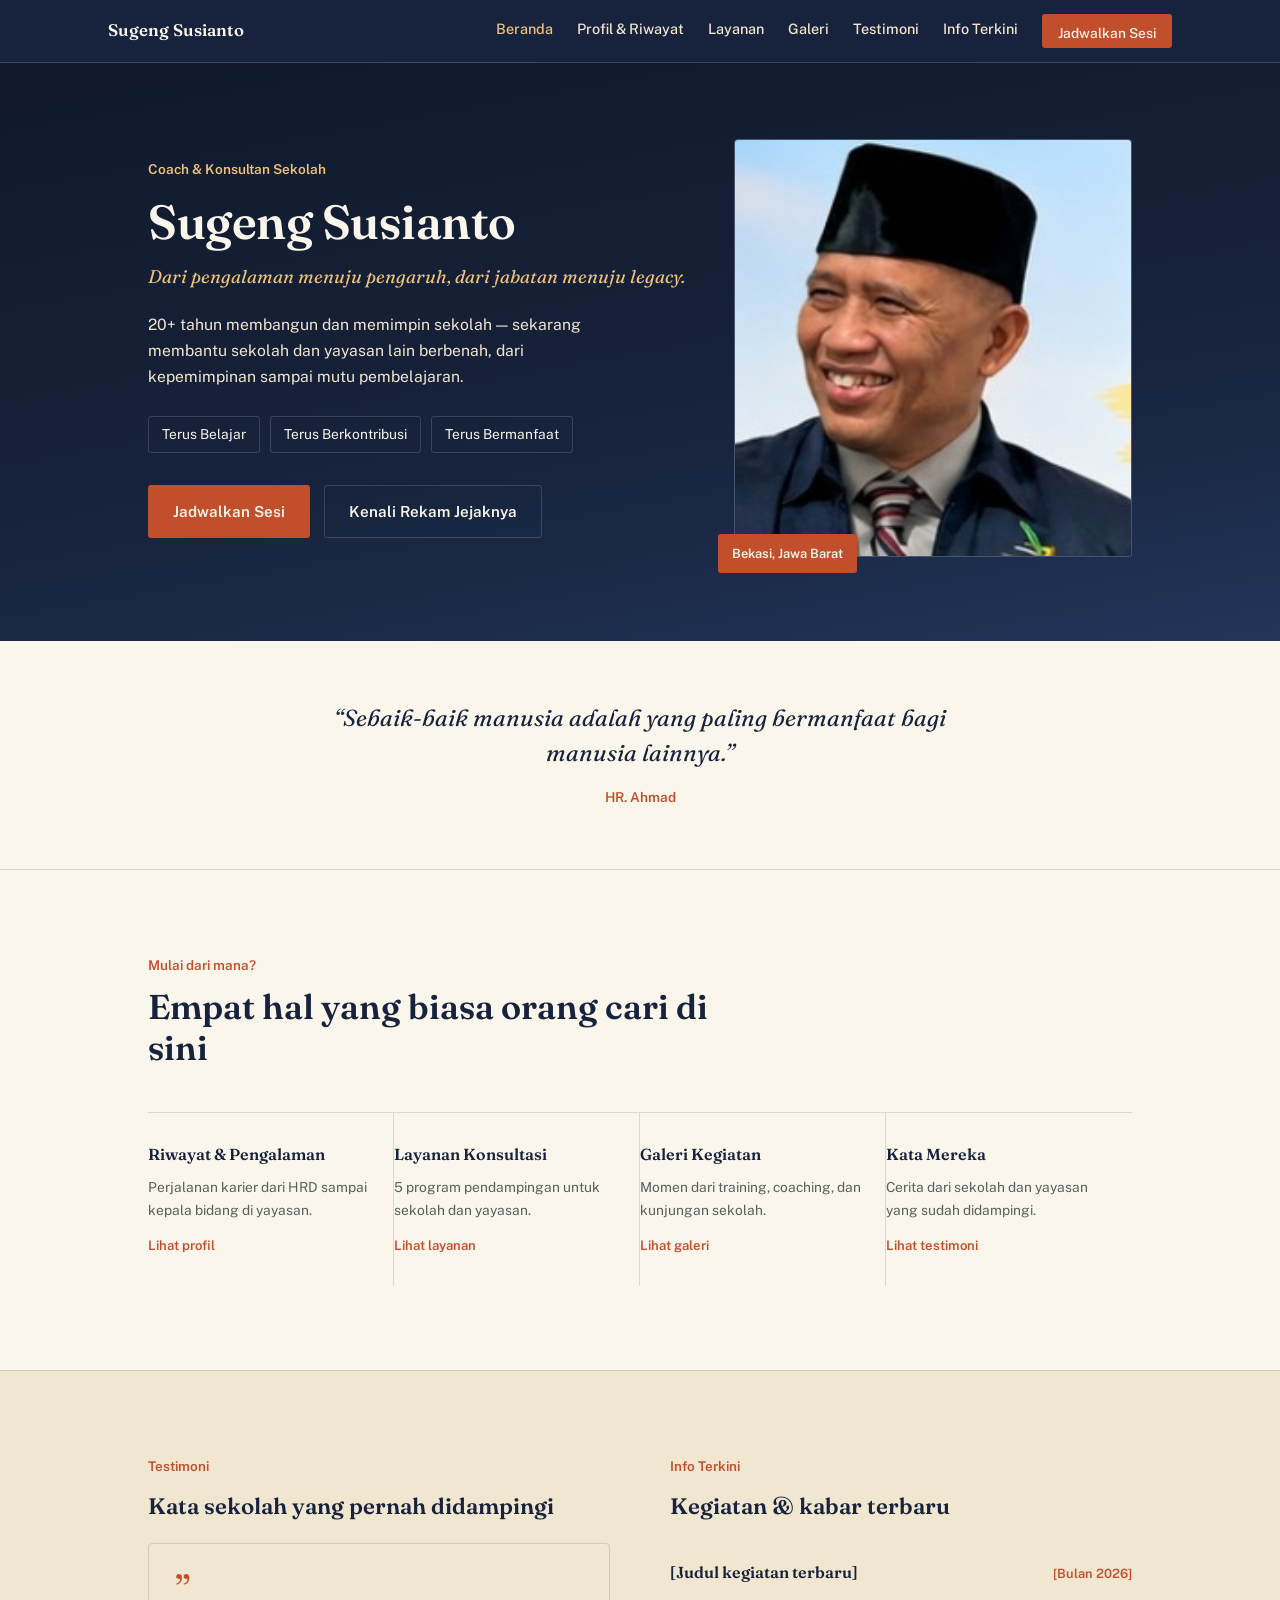
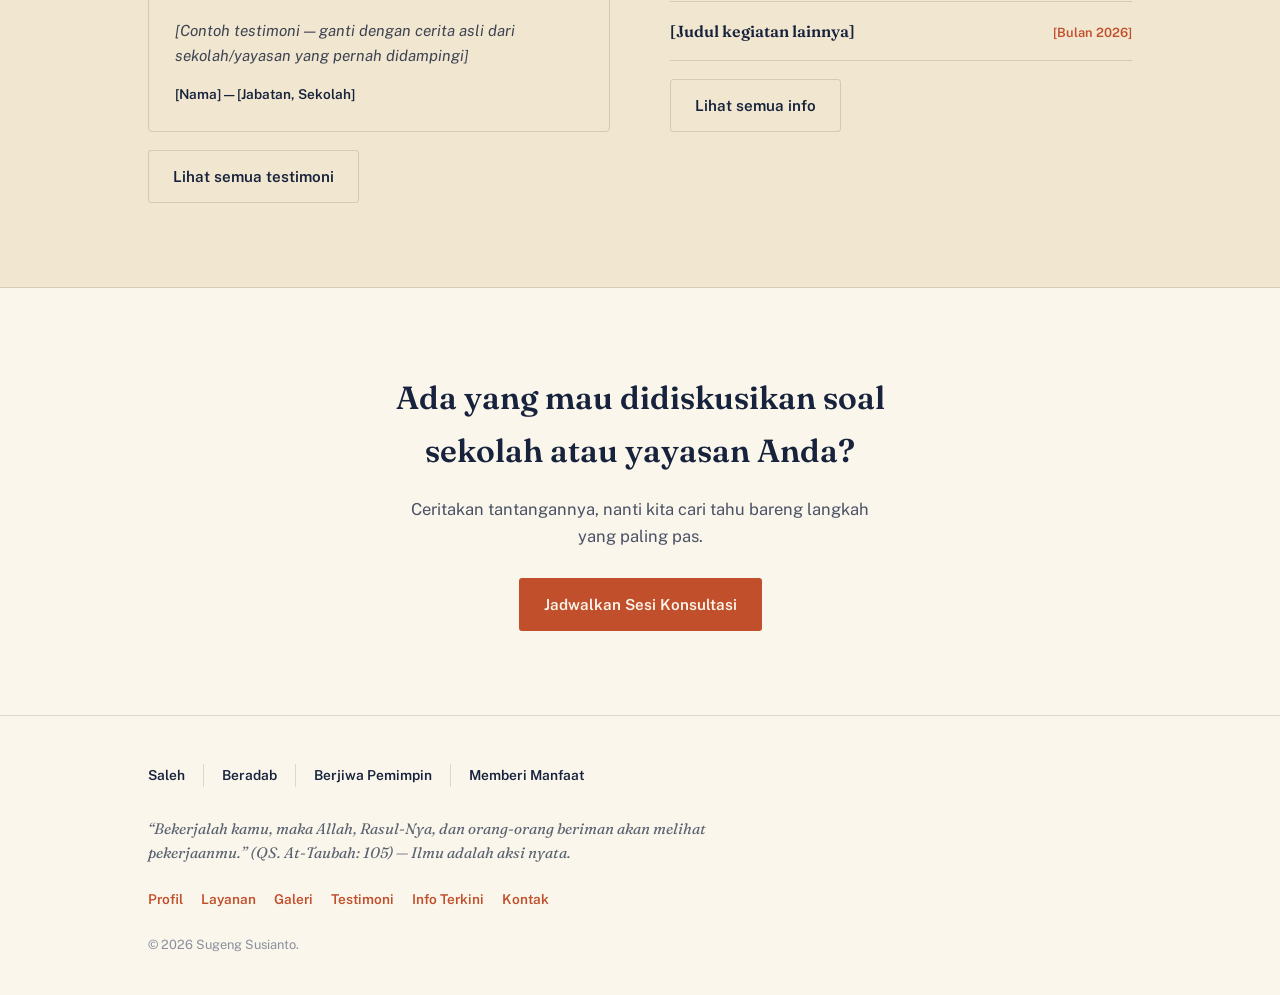
==== website-sugeng-susianto/index.html @ 3db98b77 "Add files via upload" ====
<!DOCTYPE html>
<html lang="id">
<head>
<meta charset="UTF-8">
<meta name="viewport" content="width=device-width, initial-scale=1.0">
<title>Sugeng Susianto — Coach &amp; Konsultan Sekolah</title>
<link rel="stylesheet" href="style.css">
<style>
  .hero{ position:relative; background: linear-gradient(170deg, var(--navy-deep) 0%, var(--navy) 60%, var(--navy-2) 100%); color: var(--ivory); overflow:hidden; }
  .hero-inner{ display:grid; grid-template-columns: 1.15fr 0.85fr; gap: 48px; align-items:center; padding: 76px 0 84px; }
  .kicker{ font-size: .85rem; color: var(--gold-light); font-weight: 600; margin-bottom: 16px; }
  h1.name{ font-size: clamp(2.2rem, 4.6vw, 3rem); line-height: 1.08; letter-spacing: -0.01em; }
  .tagline{ font-family: "Fraunces", serif; font-style: italic; font-weight: 400; font-size: 1.15rem; color: var(--gold-light); margin-top: 14px; }
  .hero-desc{ margin-top: 20px; color: var(--ivory-dim); max-width: 460px; font-size: .98rem; }
  .mantra{ margin-top: 26px; display:flex; gap: 10px; flex-wrap: wrap; font-size: .86rem; }
  .mantra span{ border: 1px solid var(--rule-dark); padding: 6px 13px; border-radius: 3px; }
  .hero-ctas{ margin-top: 32px; display:flex; gap:14px; flex-wrap: wrap; }
  .hero-photo{ position:relative; }
  .hero-photo .frame{ border: 1px solid var(--rule-dark); border-radius: 4px; overflow:hidden; background: var(--navy-2); aspect-ratio: 1/1.05; }
  .hero-photo img{ width:100%; height:100%; object-fit: cover; object-position: center 18%; }
  .hero-photo .tag{ position:absolute; bottom:-16px; left:-16px; background: var(--rust); color: var(--ivory); font-size:.8rem; font-weight:600; padding: 9px 14px; border-radius: 3px; }
  @media (max-width: 780px){ .hero-inner{ grid-template-columns: 1fr; padding: 56px 0 60px; } .hero-photo{ max-width: 280px; margin-top:8px; } }

  .quicklinks{ display:grid; grid-template-columns: repeat(4,1fr); border-top: 1px solid var(--rule); }
  .qlink{ padding: 28px 22px 28px 0; border-right: 1px solid var(--rule); text-decoration:none; color:inherit; display:block; }
  .qlink:last-child{ border-right:none; }
  .qlink h3{ font-size: 1rem; color: var(--navy); }
  .qlink p{ font-size: .86rem; color: #57605e; margin-top:8px; }
  .qlink .arrow{ display:inline-block; margin-top:14px; font-size:.82rem; color: var(--rust); font-weight:600; }
  @media (max-width: 860px){ .quicklinks{ grid-template-columns: 1fr 1fr; } .qlink{ border-right:1px solid var(--rule); border-bottom:1px solid var(--rule); padding:24px 20px 24px 0; } }
  @media (max-width: 520px){ .quicklinks{ grid-template-columns: 1fr; } .qlink{ border-right:none; } }

  .teaser-grid{ display:grid; grid-template-columns: 1fr 1fr; gap: 60px; }
  .teaser-card{ border: 1px solid var(--rule); border-radius: 4px; padding: 26px; }
  .teaser-card .mark{ font-family:"Fraunces", serif; font-size: 2.4rem; color: var(--rust); line-height: 1; }
  .teaser-card p.body{ margin-top: 10px; color: #3d4353; font-size: .96rem; font-style: italic; }
  .teaser-card .who{ margin-top: 14px; font-size: .85rem; color: var(--navy); font-weight: 600; }
  .info-row{ display:flex; justify-content:space-between; align-items:baseline; gap: 16px; padding: 16px 0; border-bottom: 1px solid var(--rule); }
  .info-row:first-child{ border-top: 1px solid var(--rule); }
  .info-row .date{ font-size: .8rem; color: var(--rust); font-weight: 600; white-space:nowrap; }
  .info-row h3{ font-size: 1rem; color: var(--navy); }
  @media (max-width: 780px){ .teaser-grid{ grid-template-columns: 1fr; gap: 32px; } }
</style>
</head>
<body>

<nav>
  <div class="wrap">
    <a href="index.html" class="brand">Sugeng Susianto</a>
    <div class="navlinks">
      <a href="index.html" class="active">Beranda</a>
      <a href="profil.html">Profil &amp; Riwayat</a>
      <a href="layanan.html">Layanan</a>
      <a href="galeri.html">Galeri</a>
      <a href="testimoni.html">Testimoni</a>
      <a href="info.html">Info Terkini</a>
      <a href="kontak.html" class="navcta">Jadwalkan Sesi</a>
    </div>
  </div>
</nav>

<header class="hero">
  <div class="wrap">
    <div class="hero-inner">
      <div>
        <div class="kicker">Coach &amp; Konsultan Sekolah</div>
        <h1 class="name">Sugeng Susianto</h1>
        <p class="tagline">Dari pengalaman menuju pengaruh, dari jabatan menuju legacy.</p>
        <p class="hero-desc">20+ tahun membangun dan memimpin sekolah — sekarang membantu sekolah dan yayasan lain berbenah, dari kepemimpinan sampai mutu pembelajaran.</p>
        <div class="mantra"><span>Terus Belajar</span><span>Terus Berkontribusi</span><span>Terus Bermanfaat</span></div>
        <div class="hero-ctas">
          <a href="kontak.html" class="btn btn-gold">Jadwalkan Sesi</a>
          <a href="profil.html" class="btn btn-ghost">Kenali Rekam Jejaknya</a>
        </div>
      </div>
      <div class="hero-photo">
        <div class="frame"><img src="assets/foto-pak-sugeng.jpg" alt="Sugeng Susianto"></div>
        <div class="tag">Bekasi, Jawa Barat</div>
      </div>
    </div>
  </div>
</header>

<div class="quote-strip">
  <div class="wrap">
    <blockquote>“Sebaik-baik manusia adalah yang paling bermanfaat bagi manusia lainnya.”</blockquote>
    <cite>HR. Ahmad</cite>
  </div>
</div>

<section>
  <div class="wrap">
    <div class="section-head">
      <div class="section-label">Mulai dari mana?</div>
      <h2>Empat hal yang biasa orang cari di sini</h2>
    </div>
    <div class="quicklinks">
      <a class="qlink" href="profil.html">
        <h3>Riwayat &amp; Pengalaman</h3>
        <p>Perjalanan karier dari HRD sampai kepala bidang di yayasan.</p>
        <span class="arrow">Lihat profil</span>
      </a>
      <a class="qlink" href="layanan.html">
        <h3>Layanan Konsultasi</h3>
        <p>5 program pendampingan untuk sekolah dan yayasan.</p>
        <span class="arrow">Lihat layanan</span>
      </a>
      <a class="qlink" href="galeri.html">
        <h3>Galeri Kegiatan</h3>
        <p>Momen dari training, coaching, dan kunjungan sekolah.</p>
        <span class="arrow">Lihat galeri</span>
      </a>
      <a class="qlink" href="testimoni.html">
        <h3>Kata Mereka</h3>
        <p>Cerita dari sekolah dan yayasan yang sudah didampingi.</p>
        <span class="arrow">Lihat testimoni</span>
      </a>
    </div>
  </div>
</section>

<section style="background: var(--ivory-dim); border-top: 1px solid var(--rule); border-bottom: 1px solid var(--rule);">
  <div class="wrap">
    <div class="teaser-grid">
      <div>
        <div class="section-label">Testimoni</div>
        <h2 style="font-size: 1.4rem; color: var(--navy); margin-bottom: 18px;">Kata sekolah yang pernah didampingi</h2>
        <div class="teaser-card">
          <div class="mark">”</div>
          <p class="body">[Contoh testimoni — ganti dengan cerita asli dari sekolah/yayasan yang pernah didampingi]</p>
          <div class="who">[Nama] — [Jabatan, Sekolah]</div>
        </div>
        <a href="testimoni.html" class="btn btn-ghost dark" style="margin-top:18px;">Lihat semua testimoni</a>
      </div>
      <div>
        <div class="section-label">Info Terkini</div>
        <h2 style="font-size: 1.4rem; color: var(--navy); margin-bottom: 18px;">Kegiatan &amp; kabar terbaru</h2>
        <div class="info-row">
          <div><h3>[Judul kegiatan terbaru]</h3></div>
          <div class="date">[Bulan 2026]</div>
        </div>
        <div class="info-row">
          <div><h3>[Judul kegiatan lainnya]</h3></div>
          <div class="date">[Bulan 2026]</div>
        </div>
        <a href="info.html" class="btn btn-ghost dark" style="margin-top:18px;">Lihat semua info</a>
      </div>
    </div>
  </div>
</section>

<section style="text-align:center;">
  <div class="wrap">
    <h2 style="font-size: clamp(1.5rem,3vw,2rem); color: var(--navy); max-width: 520px; margin: 0 auto 18px;">Ada yang mau didiskusikan soal sekolah atau yayasan Anda?</h2>
    <p style="color:#4a5164; max-width: 460px; margin: 0 auto 28px;">Ceritakan tantangannya, nanti kita cari tahu bareng langkah yang paling pas.</p>
    <a href="kontak.html" class="btn btn-gold">Jadwalkan Sesi Konsultasi</a>
  </div>
</section>

<footer>
  <div class="wrap">
    <div class="values-row"><span>Saleh</span><span>Beradab</span><span>Berjiwa Pemimpin</span><span>Memberi Manfaat</span></div>
    <p class="closing">“Bekerjalah kamu, maka Allah, Rasul-Nya, dan orang-orang beriman akan melihat pekerjaanmu.” (QS. At-Taubah: 105) — Ilmu adalah aksi nyata.</p>
    <div class="foot-links"><a href="profil.html">Profil</a><a href="layanan.html">Layanan</a><a href="galeri.html">Galeri</a><a href="testimoni.html">Testimoni</a><a href="info.html">Info Terkini</a><a href="kontak.html">Kontak</a></div>
    <p class="copy">© 2026 Sugeng Susianto.</p>
  </div>
</footer>

</body>
</html>
---- website-sugeng-susianto/style.css ----
@import url('https://fonts.googleapis.com/css2?family=Fraunces:opsz,wght@9..144,400;9..144,500;9..144,600;9..144,700&family=Public+Sans:wght@400;500;600;700&display=swap');

:root{
  --navy-deep: #10192b;
  --navy: #17233c;
  --navy-2: #223458;
  --gold: #d69a3b;
  --gold-light: #eec27a;
  --rust: #c24f2b;
  --rust-light: #e08a63;
  --ivory: #faf6ec;
  --ivory-dim: #f1e6cf;
  --ink: #1c2333;
  --sage: #5c7a5e;
  --rule: rgba(23,35,60,0.14);
  --rule-dark: rgba(250,246,236,0.16);
  --max: 1040px;
}

*{ box-sizing: border-box; }
html{ scroll-behavior: smooth; }
body{
  margin:0;
  background: var(--ivory);
  color: var(--ink);
  font-family: "Public Sans", sans-serif;
  font-size: 16.5px;
  line-height: 1.65;
  -webkit-font-smoothing: antialiased;
}
h1,h2,h3{ font-family: "Fraunces", serif; font-weight: 600; margin: 0; color: inherit; }
p{ margin: 0; }
a{ color: inherit; }
img{ max-width:100%; display:block; }
.wrap{ max-width: var(--max); margin: 0 auto; padding: 0 28px; }
::selection{ background: var(--gold-light); color: var(--navy-deep); }

/* ---------- nav ---------- */
nav{ position: sticky; top:0; z-index: 40; background: var(--navy); border-bottom: 1px solid var(--rule-dark); }
nav .wrap{ display:flex; align-items:center; justify-content:space-between; height: 62px; max-width: 1120px; }
.brand{ color: var(--ivory); font-family:"Fraunces", serif; font-size: 1.05rem; font-weight: 600; text-decoration:none; }
.navlinks{ display:flex; align-items:center; gap: 24px; }
.navlinks a{ color: var(--ivory-dim); text-decoration:none; font-size: .9rem; font-weight: 500; border-bottom: 1px solid transparent; padding-bottom: 3px; transition: border-color .2s ease, color .2s ease; white-space:nowrap; }
.navlinks a:hover{ color: var(--gold-light); border-color: var(--gold-light); }
.navlinks a.active{ color: var(--gold-light); }
.navcta{ background: var(--rust); color: var(--ivory) !important; padding: 8px 16px; border-radius: 3px; font-weight: 600; font-size: .86rem !important; border-bottom: none !important; }
.navcta:hover{ background: var(--rust-light); border-color: transparent !important; }
#navToggle{ display:none; }
@media (max-width:840px){
  .navlinks a:not(.navcta){ display:none; }
}

/* ---------- generic section ---------- */
section{ padding: 84px 0; }
.section-head{ max-width: 580px; margin-bottom: 44px; }
.section-label{ font-size: .84rem; font-weight: 600; color: var(--rust); margin-bottom: 10px; }
.section-head h2{ font-size: clamp(1.6rem, 3vw, 2.15rem); line-height: 1.2; color: var(--navy); }
.section-head p{ margin-top: 14px; color: #4a5164; font-size: 1rem; max-width: 540px; }
.band-light .section-head h2, .band-light .section-label{ color: var(--navy); }

/* ---------- page hero (inner pages) ---------- */
.page-hero{ background: linear-gradient(170deg, var(--navy-deep) 0%, var(--navy) 65%, var(--navy-2) 100%); color: var(--ivory); padding: 62px 0 56px; }
.page-hero .section-label{ color: var(--gold-light); }
.page-hero h1{ font-size: clamp(1.9rem, 4vw, 2.6rem); line-height: 1.15; }
.page-hero p{ margin-top: 14px; color: var(--ivory-dim); max-width: 560px; font-size: 1rem; }

/* ---------- buttons ---------- */
.btn{ display:inline-block; padding: 13px 24px; font-weight: 600; font-size: .95rem; border-radius: 3px; text-decoration:none; cursor:pointer; border: 1px solid transparent; font-family: "Public Sans", sans-serif; }
.btn-gold{ background: var(--rust); color: var(--ivory); }
.btn-gold:hover{ background: var(--rust-light); }
.btn-ghost{ background:transparent; color: var(--ivory); border-color: var(--rule-dark); }
.btn-ghost:hover{ border-color: var(--gold-light); color: var(--gold-light); }
.btn-ghost.dark{ color: var(--navy); border-color: var(--rule); }
.btn-ghost.dark:hover{ border-color: var(--rust); color: var(--rust); }

/* ---------- quote strip ---------- */
.quote-strip{ padding: 60px 0; text-align:center; border-bottom: 1px solid var(--rule); }
.quote-strip blockquote{ font-family: "Fraunces", serif; font-style: italic; font-weight: 400; font-size: clamp(1.15rem, 2.2vw, 1.45rem); max-width: 640px; margin: 0 auto; line-height: 1.5; color: var(--navy); }
.quote-strip cite{ display:block; margin-top: 16px; font-style: normal; font-size: .85rem; color: var(--rust); font-weight: 600; }

/* ---------- timeline (profil page) ---------- */
.timeline{ position:relative; padding-left: 26px; }
.timeline::before{ content:""; position:absolute; left: 4px; top: 6px; bottom: 6px; width: 1px; background: var(--rule); }
.t-item{ position: relative; padding-bottom: 30px; }
.t-item:last-child{ padding-bottom:0; }
.t-item::before{ content:""; position:absolute; left: -26px; top: 5px; width: 9px; height:9px; border-radius:50%; background: var(--ivory); border: 2px solid var(--rust); }
.t-year{ font-size: .82rem; font-weight:600; color: var(--rust); }
.t-role{ font-family:"Fraunces", serif; font-size: 1.08rem; margin-top: 3px; color: var(--navy); }
.t-note{ font-size: .9rem; color: #5b6270; margin-top: 3px; }

/* ---------- pillars ---------- */
.pillars{ display:grid; grid-template-columns: repeat(4,1fr); border-top: 1px solid var(--rule); }
.pillar{ padding: 30px 22px 30px 0; border-right: 1px solid var(--rule); }
.pillar:last-child{ border-right:none; }
.pillar svg{ width: 26px; height: 26px; stroke: var(--rust); fill:none; stroke-width: 1.4; margin-bottom: 16px; }
.pillar h3{ font-size: 1.05rem; color: var(--navy); }
.pillar p{ font-size: .88rem; color: #57605e; margin-top: 8px; }

/* ---------- services ---------- */
.svc-list{ border-top: 1px solid var(--rule); }
.svc{ display:grid; grid-template-columns: 60px 1fr; gap: 20px; padding: 26px 0; border-bottom: 1px solid var(--rule); }
.svc-num{ font-family:"Fraunces", serif; font-weight: 500; font-size: 1.6rem; -webkit-text-stroke: 1px var(--gold); color: transparent; }
.svc h3{ font-size: 1.12rem; color: var(--navy); }
.svc p{ font-size: .92rem; color: #52604f; margin-top: 5px; }

/* ---------- footer ---------- */
footer{ background: var(--ivory); padding: 48px 0 40px; border-top: 1px solid var(--rule); }
.values-row{ display:flex; flex-wrap:wrap; margin-bottom: 30px; }
.values-row span{ font-size: .86rem; font-weight:600; color: var(--navy); padding: 0 18px 0 0; margin-right: 18px; border-right: 1px solid var(--rule); }
.values-row span:last-child{ border-right:none; }
footer .closing{ font-family:"Fraunces", serif; font-style: italic; color: #5b6270; font-size: .95rem; max-width: 580px; line-height: 1.6; }
footer .copy{ margin-top: 24px; font-size: .8rem; color: #8a8f9c; }
.foot-links{ margin-top: 22px; display:flex; gap: 18px; flex-wrap:wrap; }
.foot-links a{ font-size: .85rem; color: var(--rust); text-decoration:none; font-weight: 600; }
.foot-links a:hover{ text-decoration:underline; }

@media (max-width: 860px){
  .pillars{ grid-template-columns: 1fr 1fr; }
  .pillar{ border-right: 1px solid var(--rule); border-bottom: 1px solid var(--rule); padding: 26px 20px 26px 0; }
  section{ padding: 60px 0; }
}
@media (max-width: 520px){
  .pillars{ grid-template-columns: 1fr; }
  .pillar{ border-right:none; }
  .wrap{ padding: 0 20px; }
}
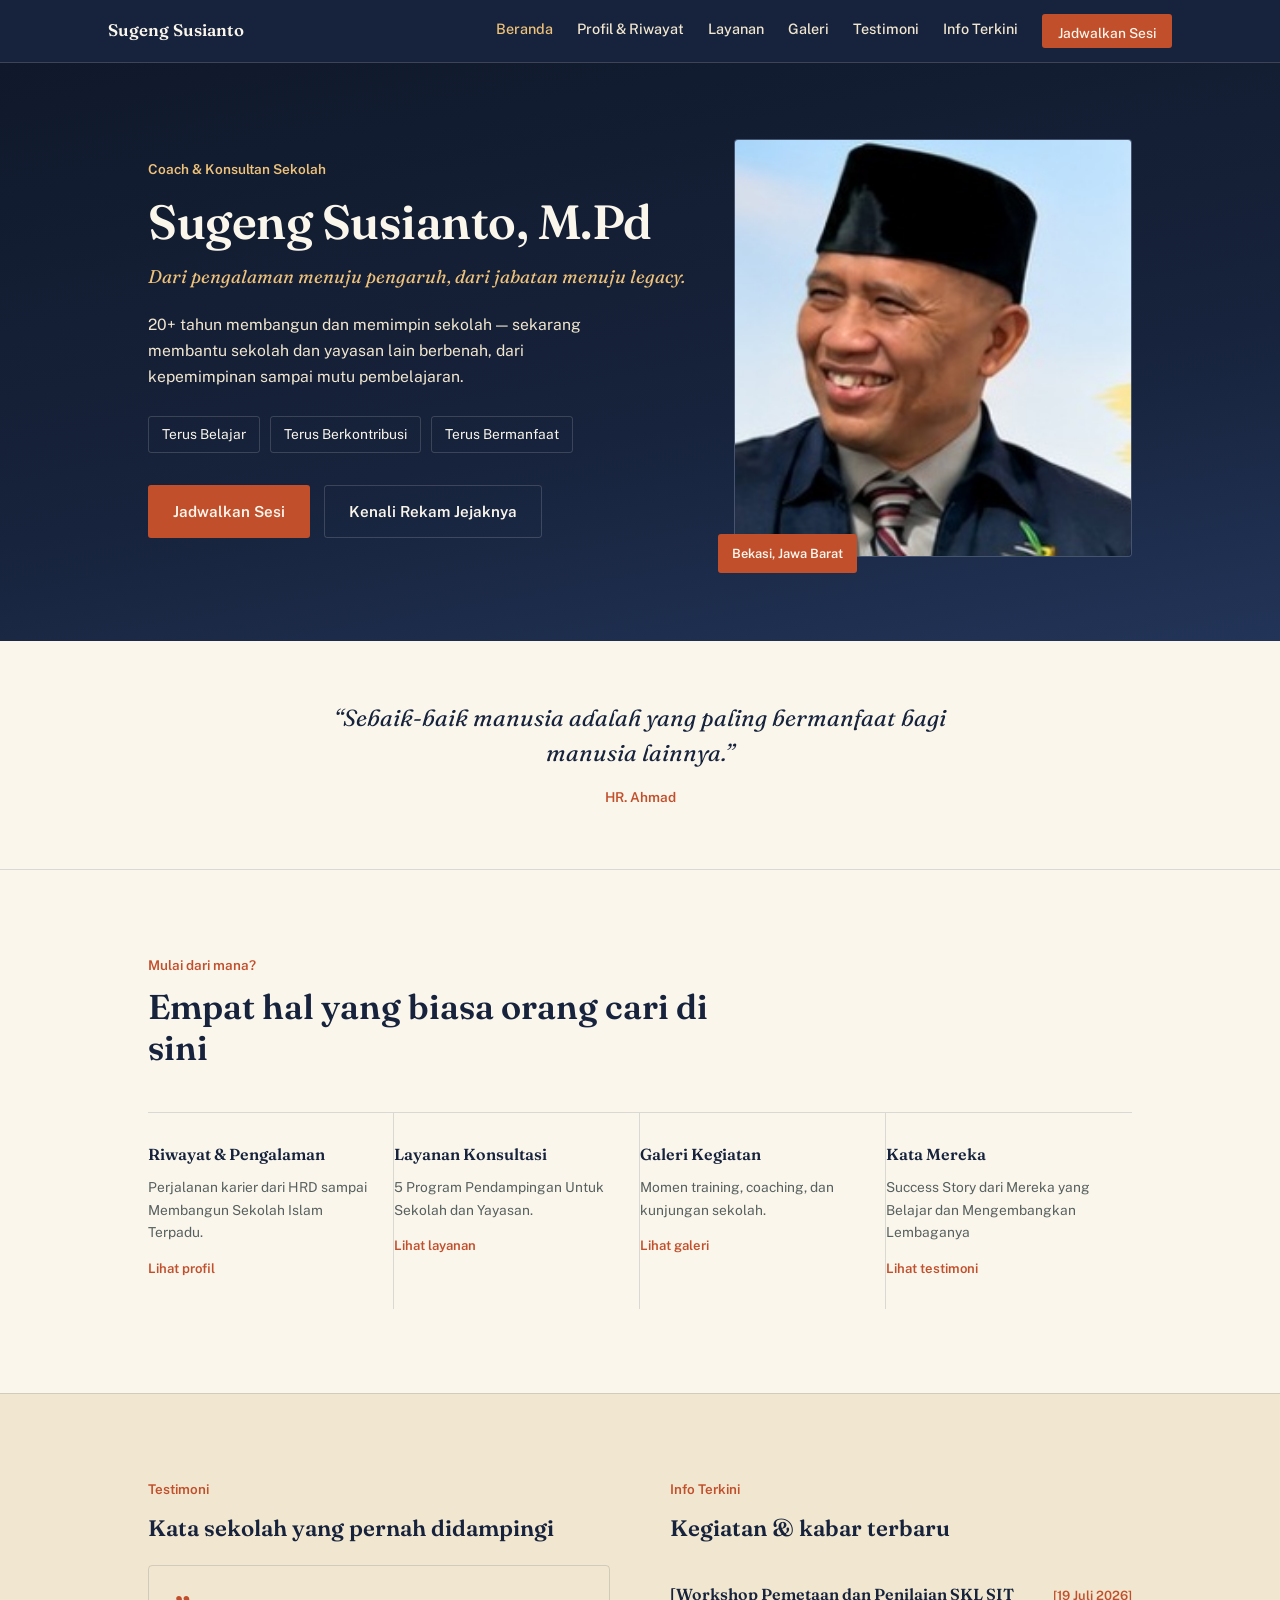
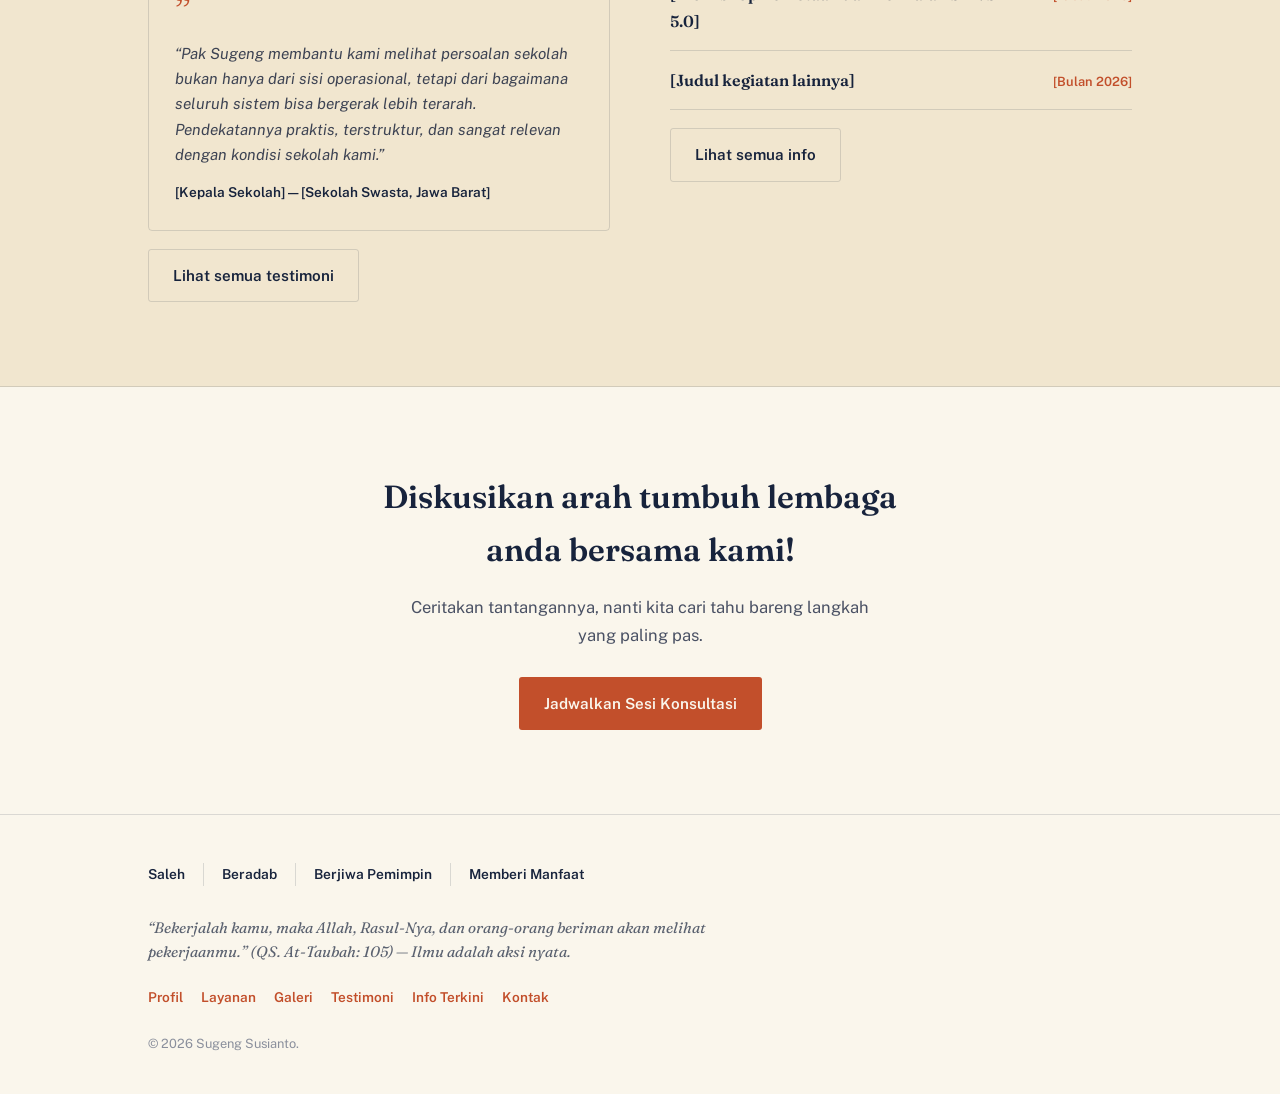
==== commit b4f7f5b7: "Update index.html" ====
--- a/website-sugeng-susianto/index.html
+++ b/website-sugeng-susianto/index.html
@@ -3,7 +3,7 @@
 <head>
 <meta charset="UTF-8">
 <meta name="viewport" content="width=device-width, initial-scale=1.0">
-<title>Sugeng Susianto — Coach &amp; Konsultan Sekolah</title>
+<title>Sugeng Susianto, M.Pd — Coach &amp; Konsultan Sekolah</title>
 <link rel="stylesheet" href="style.css">
 <style>
   .hero{ position:relative; background: linear-gradient(170deg, var(--navy-deep) 0%, var(--navy) 60%, var(--navy-2) 100%); color: var(--ivory); overflow:hidden; }
@@ -64,7 +64,7 @@
     <div class="hero-inner">
       <div>
         <div class="kicker">Coach &amp; Konsultan Sekolah</div>
-        <h1 class="name">Sugeng Susianto</h1>
+        <h1 class="name">Sugeng Susianto, M.Pd</h1>
         <p class="tagline">Dari pengalaman menuju pengaruh, dari jabatan menuju legacy.</p>
         <p class="hero-desc">20+ tahun membangun dan memimpin sekolah — sekarang membantu sekolah dan yayasan lain berbenah, dari kepemimpinan sampai mutu pembelajaran.</p>
         <div class="mantra"><span>Terus Belajar</span><span>Terus Berkontribusi</span><span>Terus Bermanfaat</span></div>
@@ -74,7 +74,7 @@
         </div>
       </div>
       <div class="hero-photo">
-        <div class="frame"><img src="assets/foto-pak-sugeng.jpg" alt="Sugeng Susianto"></div>
+        <div class="frame"><img src="assets/foto-pak-sugeng.jpg" alt="Sugeng Susianto, M.Pd"></div>
         <div class="tag">Bekasi, Jawa Barat</div>
       </div>
     </div>
@@ -97,22 +97,22 @@
     <div class="quicklinks">
       <a class="qlink" href="profil.html">
         <h3>Riwayat &amp; Pengalaman</h3>
-        <p>Perjalanan karier dari HRD sampai kepala bidang di yayasan.</p>
+        <p>Perjalanan karier dari HRD sampai Membangun Sekolah Islam Terpadu.</p>
         <span class="arrow">Lihat profil</span>
       </a>
       <a class="qlink" href="layanan.html">
         <h3>Layanan Konsultasi</h3>
-        <p>5 program pendampingan untuk sekolah dan yayasan.</p>
+        <p>5 Program Pendampingan Untuk Sekolah dan Yayasan.</p>
         <span class="arrow">Lihat layanan</span>
       </a>
       <a class="qlink" href="galeri.html">
         <h3>Galeri Kegiatan</h3>
-        <p>Momen dari training, coaching, dan kunjungan sekolah.</p>
+        <p>Momen training, coaching, dan kunjungan sekolah.</p>
         <span class="arrow">Lihat galeri</span>
       </a>
       <a class="qlink" href="testimoni.html">
         <h3>Kata Mereka</h3>
-        <p>Cerita dari sekolah dan yayasan yang sudah didampingi.</p>
+        <p>Success Story dari Mereka yang Belajar dan Mengembangkan Lembaganya</p>
         <span class="arrow">Lihat testimoni</span>
       </a>
     </div>
@@ -127,8 +127,8 @@
         <h2 style="font-size: 1.4rem; color: var(--navy); margin-bottom: 18px;">Kata sekolah yang pernah didampingi</h2>
         <div class="teaser-card">
           <div class="mark">”</div>
-          <p class="body">[Contoh testimoni — ganti dengan cerita asli dari sekolah/yayasan yang pernah didampingi]</p>
-          <div class="who">[Nama] — [Jabatan, Sekolah]</div>
+          <p class="body">“Pak Sugeng membantu kami melihat persoalan sekolah bukan hanya dari sisi operasional, tetapi dari bagaimana seluruh sistem bisa bergerak lebih terarah. Pendekatannya praktis, terstruktur, dan sangat relevan dengan kondisi sekolah kami.”</p>
+          <div class="who">[Kepala Sekolah] — [Sekolah Swasta, Jawa Barat]</div>
         </div>
         <a href="testimoni.html" class="btn btn-ghost dark" style="margin-top:18px;">Lihat semua testimoni</a>
       </div>
@@ -136,8 +136,8 @@
         <div class="section-label">Info Terkini</div>
         <h2 style="font-size: 1.4rem; color: var(--navy); margin-bottom: 18px;">Kegiatan &amp; kabar terbaru</h2>
         <div class="info-row">
-          <div><h3>[Judul kegiatan terbaru]</h3></div>
-          <div class="date">[Bulan 2026]</div>
+          <div><h3>[Workshop Pemetaan dan Penilaian SKL SIT 5.0]</h3></div>
+          <div class="date">[19 Juli 2026]</div>
         </div>
         <div class="info-row">
           <div><h3>[Judul kegiatan lainnya]</h3></div>
@@ -151,7 +151,7 @@
 
 <section style="text-align:center;">
   <div class="wrap">
-    <h2 style="font-size: clamp(1.5rem,3vw,2rem); color: var(--navy); max-width: 520px; margin: 0 auto 18px;">Ada yang mau didiskusikan soal sekolah atau yayasan Anda?</h2>
+    <h2 style="font-size: clamp(1.5rem,3vw,2rem); color: var(--navy); max-width: 520px; margin: 0 auto 18px;">Diskusikan arah tumbuh lembaga anda bersama kami!</h2>
     <p style="color:#4a5164; max-width: 460px; margin: 0 auto 28px;">Ceritakan tantangannya, nanti kita cari tahu bareng langkah yang paling pas.</p>
     <a href="kontak.html" class="btn btn-gold">Jadwalkan Sesi Konsultasi</a>
   </div>
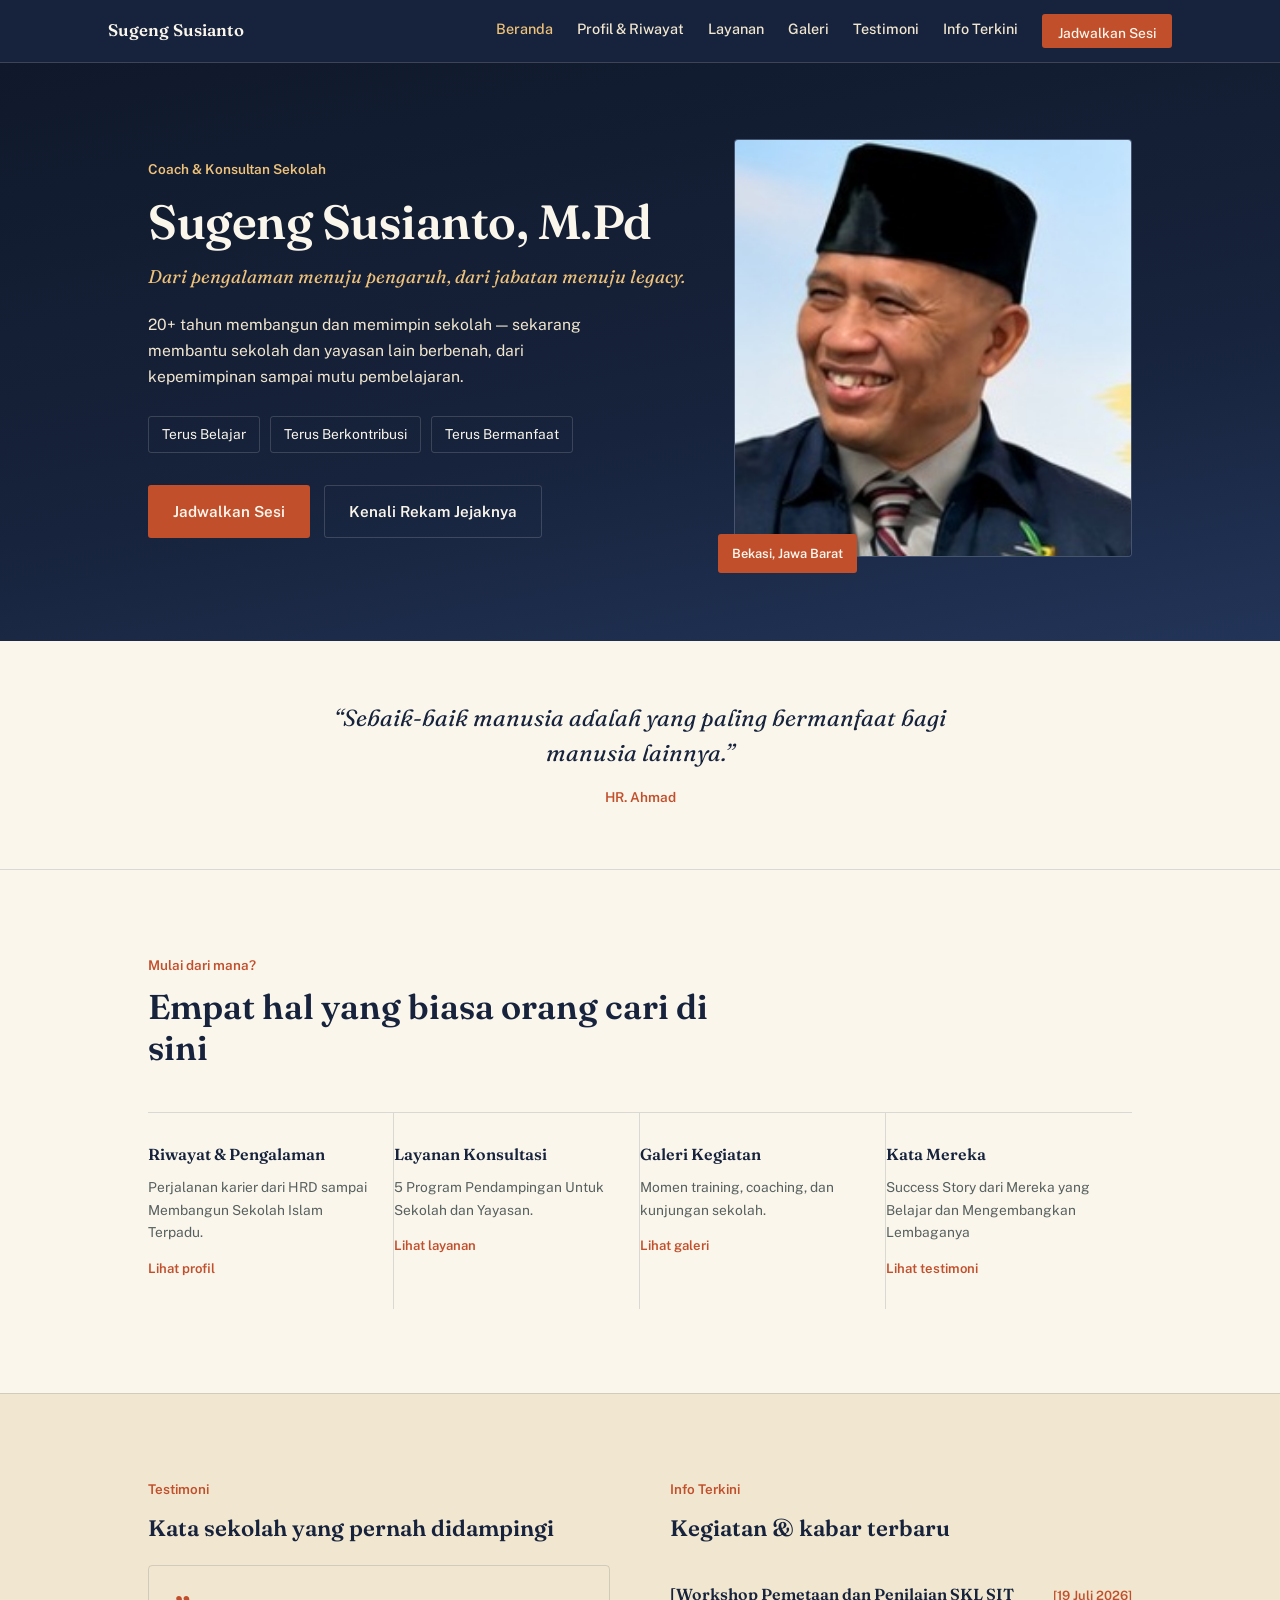
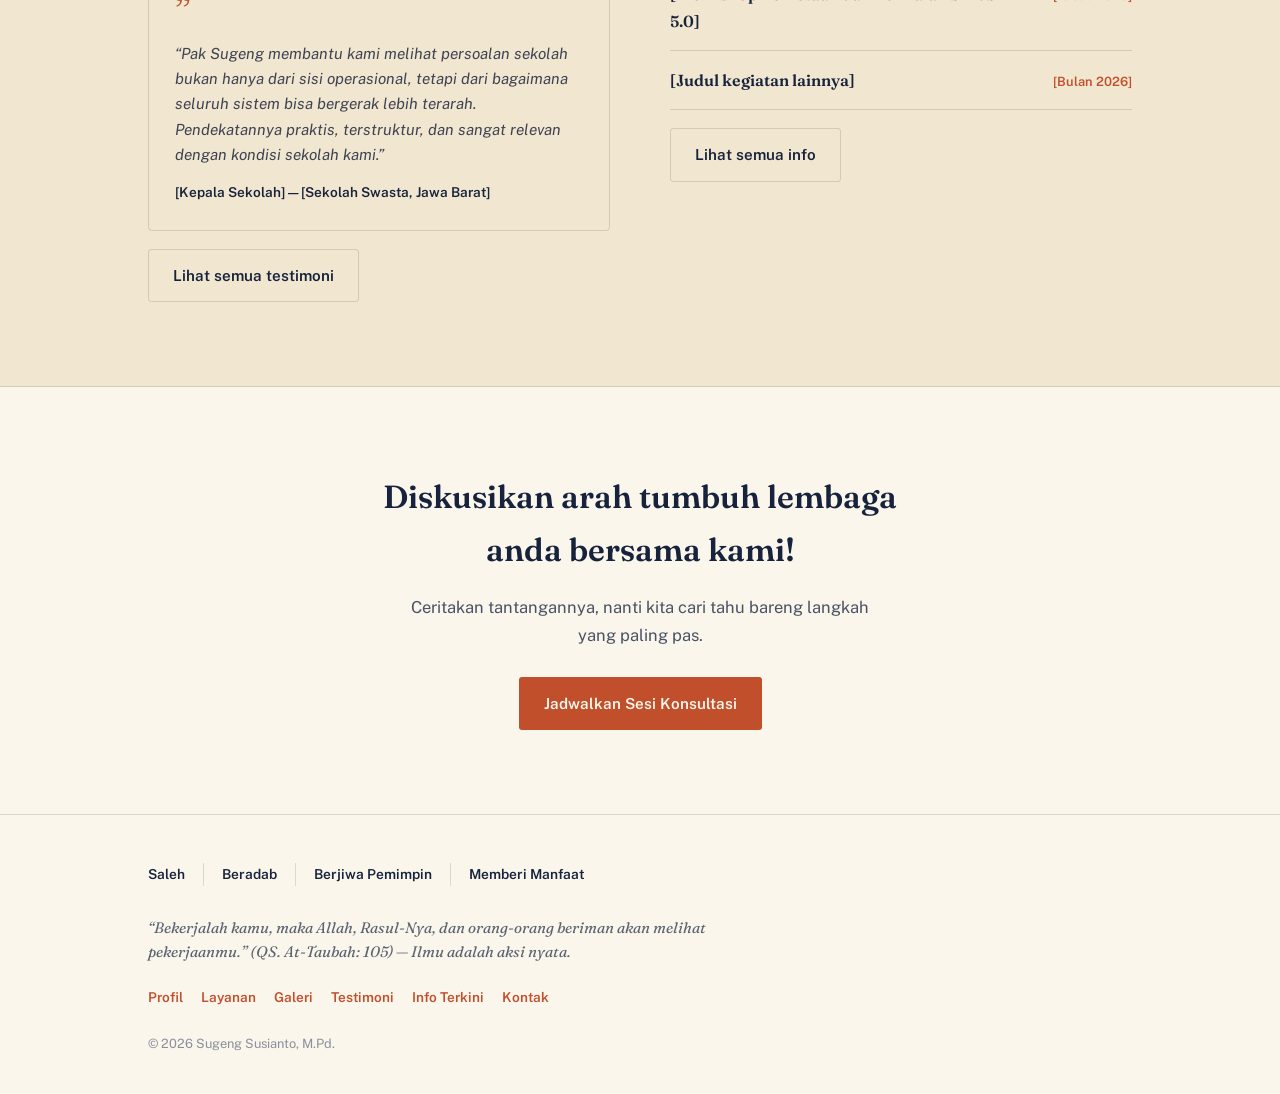
==== commit 25104520: "Update index.html" ====
--- a/website-sugeng-susianto/index.html
+++ b/website-sugeng-susianto/index.html
@@ -162,7 +162,7 @@
     <div class="values-row"><span>Saleh</span><span>Beradab</span><span>Berjiwa Pemimpin</span><span>Memberi Manfaat</span></div>
     <p class="closing">“Bekerjalah kamu, maka Allah, Rasul-Nya, dan orang-orang beriman akan melihat pekerjaanmu.” (QS. At-Taubah: 105) — Ilmu adalah aksi nyata.</p>
     <div class="foot-links"><a href="profil.html">Profil</a><a href="layanan.html">Layanan</a><a href="galeri.html">Galeri</a><a href="testimoni.html">Testimoni</a><a href="info.html">Info Terkini</a><a href="kontak.html">Kontak</a></div>
-    <p class="copy">© 2026 Sugeng Susianto.</p>
+    <p class="copy">© 2026 Sugeng Susianto, M.Pd.</p>
   </div>
 </footer>
 
